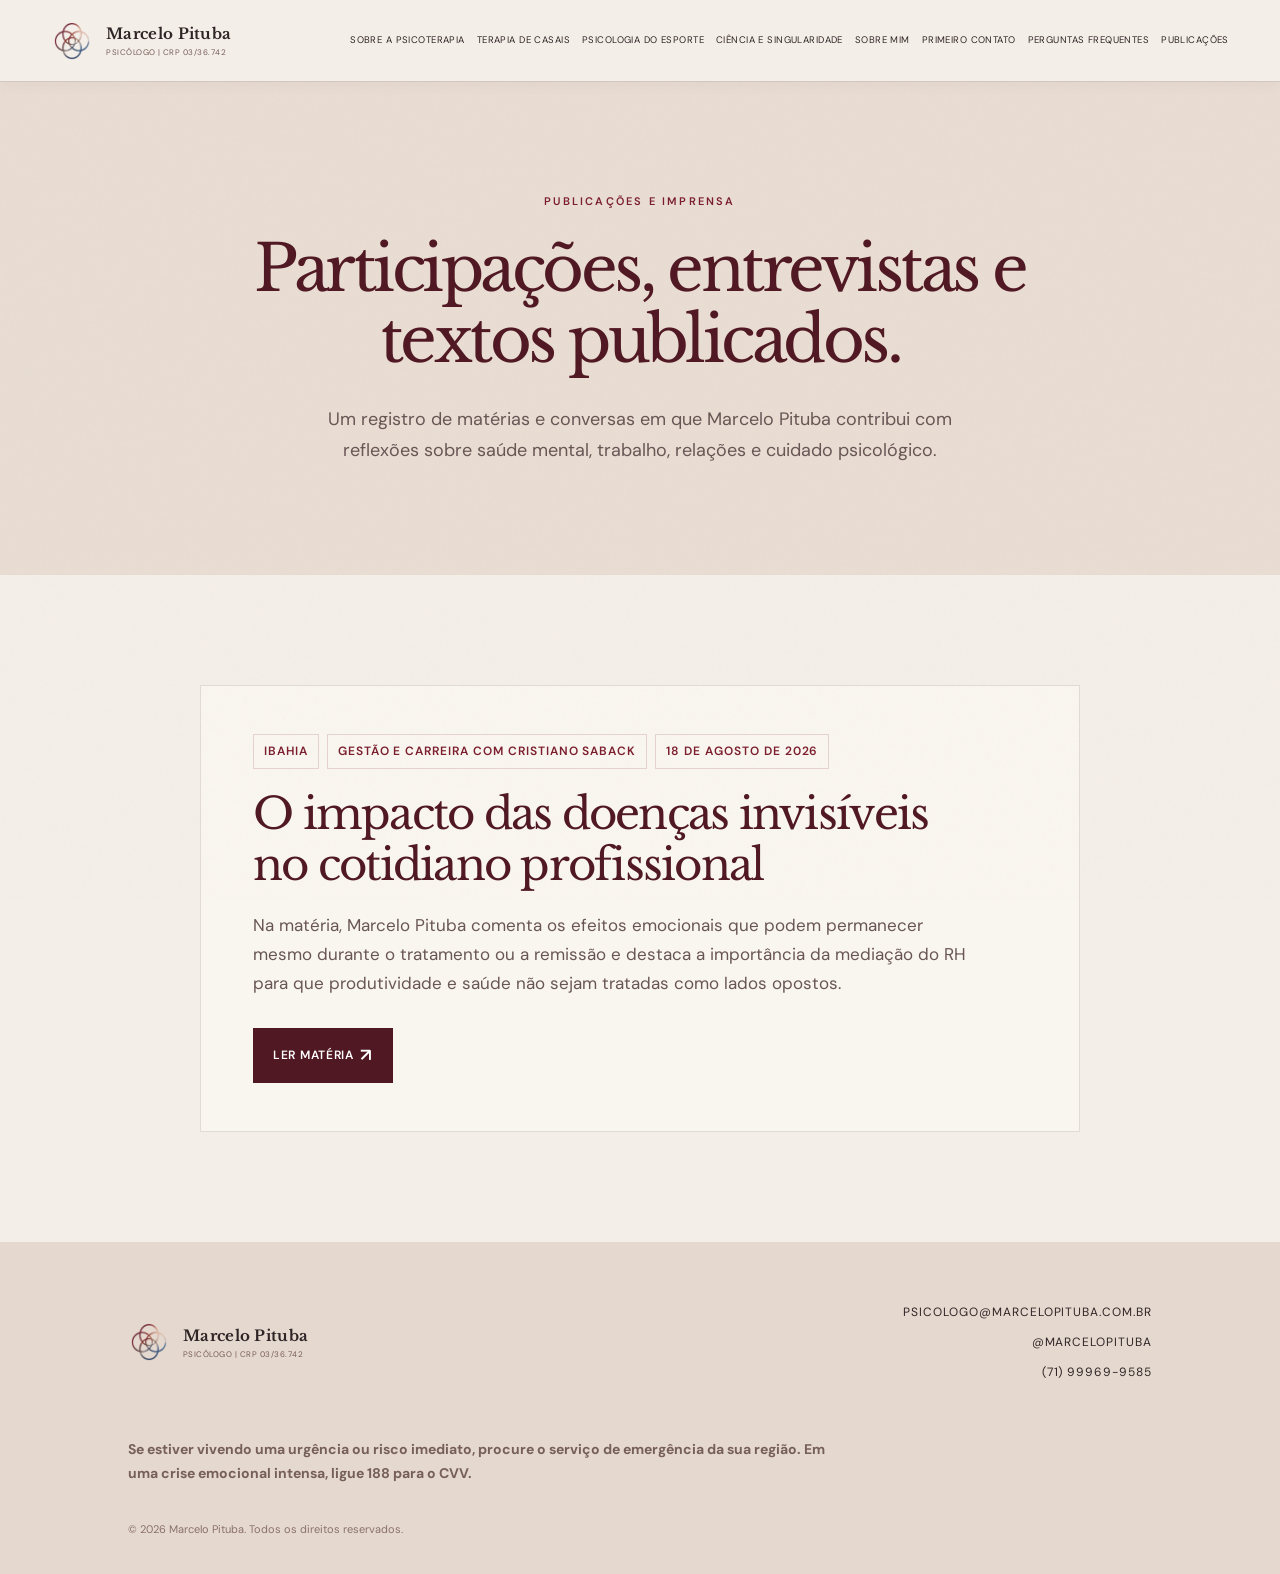
==== publicacoes.html @ df357c1e "Adiciona página de publicações e atualiza email" ====
<!doctype html>
<html lang="pt-BR">
<head>
  <meta charset="utf-8">
  <meta name="viewport" content="width=device-width, initial-scale=1">
  <meta name="theme-color" content="#f4eee8">
  <meta name="author" content="Marcelo Pituba">
  <meta name="description" content="Publicações, entrevistas e participações de Marcelo Pituba na imprensa e em veículos especializados.">
  <meta property="og:type" content="website">
  <meta property="og:title" content="Publicações | Marcelo Pituba">
  <meta property="og:description" content="Publicações, entrevistas e participações de Marcelo Pituba na imprensa.">
  <meta property="og:image" content="https://marcelo-pituba-site.vercel.app/assets/og-image.jpg">
  <meta property="og:image:width" content="1200">
  <meta property="og:image:height" content="630">
  <meta property="og:url" content="https://marcelo-pituba-site.vercel.app/publicacoes.html">
  <meta property="og:locale" content="pt_BR">
  <meta name="twitter:card" content="summary_large_image">
  <link rel="canonical" href="https://marcelo-pituba-site.vercel.app/publicacoes.html">
  <title>Publicações | Marcelo Pituba</title>
  <link rel="icon" href="assets/logo-marcelo-transparente.png" type="image/png">
  <link rel="apple-touch-icon" href="assets/apple-touch-icon.png">
  <link rel="preconnect" href="https://fonts.googleapis.com">
  <link rel="preconnect" href="https://fonts.gstatic.com" crossorigin>
  <link href="https://fonts.googleapis.com/css2?family=DM+Sans:wght@400;500;600&family=Libre+Baskerville:wght@400;700&display=swap" rel="stylesheet">
  <link rel="stylesheet" href="styles.css">
</head>
<body>
  <div class="grain" aria-hidden="true"></div>
  <header class="site-header" id="inicio">
    <a class="brand" href="index.html#inicio" aria-label="Marcelo Pituba, página inicial">
      <span class="brand-mark client-logo" aria-hidden="true"><img src="assets/logo-marcelo-transparente.png" width="2048" height="2048" alt=""></span>
      <span><strong>Marcelo Pituba</strong><small>Psicólogo | CRP 03/36.742</small></span>
    </a>
    <nav class="desktop-nav" aria-label="Navegação principal">
          <a href="index.html#psicoterapia">Sobre a psicoterapia</a>
                <a href="index.html#casais">Terapia de casais</a>
                <a href="index.html#esporte">Psicologia do Esporte</a>
                <a href="index.html#abordagem">Ciência e singularidade</a>
          <a href="index.html#sobre">Sobre mim</a>
          <a href="index.html#contato">Primeiro contato</a>
          <a href="index.html#duvidas">Perguntas frequentes</a>
          <a href="publicacoes.html">Publicações</a>
        </nav>
    <button class="menu-toggle" aria-label="Abrir menu" aria-expanded="false">☰</button>
  </header>
  <div class="mobile-nav" aria-hidden="true">
    <a href="index.html#psicoterapia">Sobre a psicoterapia</a><a href="index.html#casais">Terapia de casais</a><a href="index.html#esporte">Psicologia do Esporte</a><a href="index.html#abordagem">Ciência e singularidade</a><a href="index.html#sobre">Sobre mim</a><a href="index.html#contato">Primeiro contato</a><a href="index.html#duvidas">Perguntas frequentes</a><a href="publicacoes.html">Publicações</a>
  </div>

  <main>
    <section class="publications-hero section-pad">
      <p class="eyebrow">Publicações e imprensa</p>
      <h1>Participações, entrevistas e textos publicados.</h1>
      <p>Um registro de matérias e conversas em que Marcelo Pituba contribui com reflexões sobre saúde mental, trabalho, relações e cuidado psicológico.</p>
    </section>

    <section class="publications-list section-pad">
      <article class="publication-card">
        <p class="publication-meta"><span>iBahia</span><span>Gestão e Carreira com Cristiano Saback</span><span>18 de agosto de 2026</span></p>
        <h2>O impacto das doenças invisíveis no cotidiano profissional</h2>
        <p>Na matéria, Marcelo Pituba comenta os efeitos emocionais que podem permanecer mesmo durante o tratamento ou a remissão e destaca a importância da mediação do RH para que produtividade e saúde não sejam tratadas como lados opostos.</p>
        <a class="button button-dark" href="https://www.ibahia.com/colunistas/gestao-e-carreira-com-cristiano-saback/o-impacto-das-doencas-invisiveis-no-cotidiano-profissional-389629" target="_blank" rel="noreferrer">Ler matéria <span>↗</span></a>
      </article>
    </section>
  </main>
  <a class="whatsapp-float" href="https://wa.me/5571999699585" target="_blank" rel="noreferrer" aria-label="Conversar com Marcelo Pituba pelo WhatsApp">
    <span>WhatsApp</span><img src="assets/whatsapp.svg" width="24" height="24" alt="" aria-hidden="true">
  </a>
  <footer class="site-footer"><div class="brand"><span class="brand-mark client-logo" aria-hidden="true"><img src="assets/logo-marcelo-transparente.png" width="2048" height="2048" alt=""></span><span><strong>Marcelo Pituba</strong><small>Psicólogo | CRP 03/36.742</small></span></div><div class="footer-links"><a href="mailto:psicologo@marcelopituba.com.br">psicologo@marcelopituba.com.br</a><a href="https://www.instagram.com/marcelopituba" target="_blank" rel="noreferrer">@marcelopituba</a><a href="tel:+5571999699585">(71) 99969-9585</a></div><p class="emergency">Se estiver vivendo uma urgência ou risco imediato, procure o serviço de emergência da sua região. Em uma crise emocional intensa, ligue 188 para o CVV.</p><small class="copyright">© 2026 Marcelo Pituba. Todos os direitos reservados.</small></footer>
  <script src="script.js"></script>
</body>
</html>
---- styles.css ----
:root {
  --paper:#f4eee8;
  --paper-deep:#e9ddd3;
  --ink:#2f2526;
  --wine:#7b1e2d;
  --wine-dark:#501823;
  --blue:#1e3a57;
  --gold:#c8a145;
  --line:rgba(82,42,42,.2);
  --serif:'Libre Baskerville',Georgia,serif;
  --sans:'DM Sans',Arial,sans-serif;
}
* {
  box-sizing:border-box;
}
html {
  scroll-behavior:smooth;
}
body {
  margin:0;
  background:var(--paper);
  color:var(--ink);
  font:16px/1.7 var(--sans);
  overflow-x:hidden;
}
.grain {
  position:fixed;
  inset:0;
  z-index:10;
  pointer-events:none;
  opacity:.075;
  background-image:url("data:image/svg+xml,%3Csvg viewBox='0 0 180 180' xmlns='http://www.w3.org/2000/svg'%3E%3Cfilter id='n'%3E%3CfeTurbulence type='fractalNoise' baseFrequency='.9' numOctaves='3' stitchTiles='stitch'/%3E%3C/filter%3E%3Crect width='100%25' height='100%25' filter='url(%23n)' opacity='.22'/%3E%3C/svg%3E");
}
.site-header {
  height:76px;
  display:flex;
  align-items:center;
  justify-content:space-between;
  padding:0 5vw;
  border-bottom:1px solid var(--line);
  position:relative;
  z-index:20;
  background:rgba(244,238,232,.9);
  backdrop-filter:blur(10px);
}
.brand {
  display:flex;
  align-items:center;
  gap:11px;
  color:var(--ink);
  text-decoration:none;
}
.brand-mark {
  width:35px;
  height:35px;
  border:1px solid var(--gold);
  border-radius:50%;
  display:grid;
  place-items:center;
  font:24px/1 var(--serif);
  color:var(--wine);
}
.brand strong,.brand small {
  display:block;
  line-height:1.15;
}
.brand strong {
  font:700 14px var(--serif);
  letter-spacing:.02em;
}
.brand small {
  font-size:9px;
  letter-spacing:.1em;
  text-transform:uppercase;
  color:#765c58;
  margin-top:5px;
  white-space:nowrap;
}
.desktop-nav {
  display:flex;
  gap:30px;
  margin-left:auto;
  margin-right:0;
}
.desktop-nav a,.footer-links a {
  font-size:12px;
  letter-spacing:.08em;
  text-transform:uppercase;
  color:var(--ink);
  text-decoration:none;
}
.desktop-nav a {
  white-space:nowrap;
}
.desktop-nav a:hover,.footer-links a:hover {
  color:var(--wine);
}
.header-contact {
  font-size:13px;
  color:var(--wine);
  text-decoration:none;
  font-weight:600;
  border-bottom:1px solid var(--gold);
  padding-bottom:4px;
}
.header-contact span,.button span {
  font-size:18px;
  margin-left:6px;
}
.menu-toggle,.mobile-nav {
  display:none;
}
.section-pad {
  padding:110px 10vw;
}
.hero {
  min-height:calc(100dvh - 76px);
  display:grid;
  grid-template-columns:1.1fr .9fr;
  align-items:center;
  gap:9vw;
  padding-top:70px;
  padding-bottom:75px;
}
.eyebrow,.section-kicker {
  font-size:11px;
  letter-spacing:.2em;
  text-transform:uppercase;
  color:var(--wine);
  font-weight:600;
  margin:0 0 22px;
}
.hero h1 {
  font:400 clamp(43px,5.3vw,78px)/1.1 var(--serif);
  letter-spacing:-.055em;
  margin:0 0 25px;
  color:var(--wine-dark);
}
h1 em {
  font-style:italic;
  color:var(--blue);
}
.hero-lede {
  max-width:510px;
  font-size:17px;
  line-height:1.65;
  color:#5f4d4b;
  margin:0 0 30px;
}
.button {
  display:inline-flex;
  align-items:center;
  justify-content:center;
  min-height:50px;
  padding:12px 20px;
  text-decoration:none;
  font-size:12px;
  letter-spacing:.06em;
  text-transform:uppercase;
  font-weight:600;
  transition:transform .25s ease,background .25s ease;
}
.button:hover {
  transform:translateY(-2px);
}
.button-dark {
  background:var(--wine-dark);
  color:#fff;
}
.button-dark:hover {
  background:var(--wine);
}
.button-light {
  background:var(--paper);
  color:var(--wine-dark);
}
.intro {
  background:#ede3da;
}
.intro-grid {
  display:grid;
  grid-template-columns:1fr 1fr;
  gap:12vw;
  align-items:start;
}
.intro h2,.moments h2,.couples h2,.approach h2,.garden h2,.about h2,.contact-panel h2,.faq h2,.final-cta h2,.sport h2 {
  font:400 clamp(30px,4vw,55px)/1.18 var(--serif);
  letter-spacing:-.04em;
  color:var(--wine-dark);
  margin:0;
}
.body-copy {
  font-size:17px;
  color:#5f4d4b;
  max-width:520px;
}
.body-copy p {
  margin:0 0 22px;
}
.moments {
  background:var(--paper);
}
.moments-heading {
  max-width:650px;
  margin:0 auto 65px;
  text-align:center;
}
.moments-heading h2 {
  margin-bottom:20px;
}
.moments-heading>p:last-child {
  max-width:520px;
  margin:0 auto;
  color:#685655;
  font-size:17px;
}
.moment-list {
  display:grid;
  grid-template-columns:repeat(2,1fr);
  gap:0;
  border-top:1px solid var(--line);
}
.moment-list article {
  padding:28px 30px 15px 0;
  border-right:1px solid var(--line);
  margin-right:30px;
}
.moment-list article:last-child {
  border:0;
  margin:0;
}
.moment-list article:nth-child(2n) {
  border:0;
  margin-right:0;
}
.moment-list span,.contact-notes span {
  font:12px var(--sans);
  color:var(--gold);
  letter-spacing:.12em;
}
.moment-list h3 {
  font:400 22px/1.3 var(--serif);
  color:var(--wine-dark);
  margin:22px 0 13px;
}
.moment-list p {
  font-size:15px;
  color:#685655;
}
.approach {
  display:grid;
  grid-template-columns:1fr 1fr;
  gap:12vw;
  align-items:center;
  background:var(--blue);
  color:#eee7df;
}
.approach-copy h2 {
  color:#f5ede3;
  margin-bottom:25px;
}
.approach-copy .eyebrow {
  color:#dbc17a;
}
.approach-copy p:not(.eyebrow) {
  max-width:600px;
  color:#d7d5d1;
  margin:0 0 20px;
  font-size:17px;
}
.approach-portrait {
  height:calc(100% - 170px);
  min-height:520px;
  align-self:start;
  margin:0;
  overflow:hidden;
  border:1px solid rgba(235,215,170,.34);
}
.approach-portrait img {
  display:block;
  width:100%;
  height:100%;
  object-fit:cover;
  object-position:center top;
}
.garden {
  display:grid;
  grid-template-columns:1fr 1fr;
  gap:12vw;
  align-items:center;
  background:var(--paper-deep);
}
.garden-art {
  order:1;
}
.garden-copy {
  order:2;
}
.garden-copy {
  max-width:580px;
}
.garden-copy h2 {
  margin-bottom:26px;
}
.garden-copy p:not(.eyebrow) {
  color:#685655;
  margin:0 0 20px;
  font-size:17px;
}
.garden-art {
  height:430px;
  position:relative;
  background:#e0d1c6 url('assets/garden-art.png') center/cover no-repeat;
  overflow:hidden;
}
.garden-art p {
  position:absolute;
  left:28px;
  bottom:28px;
  margin:0;
  padding:14px 18px;
  background:rgba(244,238,232,.93);
  color:var(--wine-dark);
  font:italic 22px var(--serif);
    line-height:1.15;
    border:1px solid rgba(200,161,69,.45);
}
.about-body {
  display:grid;
  grid-template-columns:1fr 1fr;
  gap:12vw;
  align-items:center;
}
.about-portrait {
  margin:0;
  position:relative;
  align-self:start;
  height:calc(100% - 170px);
  min-height:520px;
  overflow:hidden;
}
.about-portrait img {
  display:block;
  width:100%;
  height:100%;
  object-fit:cover;
  object-position:center top;
  filter:saturate(.9) contrast(1.02);
}
.about-content {
  max-width:640px;
}
.about-content h2 {
  margin:0 0 27px;
  max-width:560px;
}
.about-content>p:not(.eyebrow) {
  margin:0 0 20px;
  font-size:17px;
  color:#655352;
}
.about-content .dropcap-first::first-letter {
  float:left;
  font:400 66px/.82 var(--serif);
  color:var(--wine);
  margin:8px 12px 0 0;
}
.hero-services {
  font-size:16px;
  font-weight:700;
  letter-spacing:.03em;
  color:var(--wine-dark);
  margin:0 0 10px;
}
.hero-note {
  max-width:520px;
  font-size:12px;
  line-height:1.55;
  color:#6d504c;
  margin:0 0 8px;
  font-style:italic;
  font-family:var(--serif);
}
.formation {
  border-top:0;
  margin:76px auto 0;
  padding-top:0;
  max-width:920px;
  text-align:center;
}
.formation h3 {
  font:400 clamp(30px,3.2vw,42px)/1.18 var(--serif);
  letter-spacing:-.035em;
  color:var(--wine-dark);
  margin:0 0 34px;
}
.formation ul {
  display:grid;
  grid-template-columns:repeat(2,minmax(0,1fr));
  gap:16px 22px;
  list-style:none;
  padding:0;
  margin:0 auto;
  text-align:left;
}
.formation li {
  min-height:92px;
  display:flex;
  align-items:flex-start;
  font-size:16px;
  line-height:1.5;
  color:#5f4d4b;
  padding:22px 24px 22px 42px;
  position:relative;
  border:1px solid rgba(109,80,76,.16);
  background:rgba(255,252,247,.42);
}
.formation li::before {
  content:"";
  position:absolute;
  left:22px;
  top:30px;
  width:7px;
  height:7px;
  border-radius:50%;
  background:var(--gold);
}
.first-contact {
  background:var(--wine-dark);
  color:#f4ece4;
  padding-top:90px;
  padding-bottom:75px;
}
.first-contact .eyebrow {
  color:#dfc274;
  margin-bottom:36px;
}
.first-contact-grid {
  display:grid;
  grid-template-columns:1fr 1fr;
  gap:12vw;
  align-items:start;
}
.first-contact > .button {
  margin-top:32px;
}
.contact-panel h2 {
  color:#f6ece2;
  margin-bottom:23px;
}
.contact-panel>p:not(.eyebrow) {
  color:#e2d5cf;
  max-width:500px;
  margin-bottom:29px;
  font-size:17px;
}
.contact-notes {
  border-left:1px solid rgba(245,223,180,.35);
  padding-left:42px;
}
.contact-notes>div {
  padding:0 0 25px;
  margin:0 0 25px;
  border-bottom:1px solid rgba(245,223,180,.25);
}
.contact-notes>div:last-child {
  border:0;
}
.contact-notes h3 {
  font:400 22px var(--serif);
  color:#f4e6d6;
  margin:7px 0;
}
.contact-notes p {
  font-size:15px;
  color:#d8cac1;
  margin:0;
  max-width:400px;
}
.faq {
  display:flex;
  flex-direction:column;
  align-items:center;
  background:#ede3da;
}
.faq-heading {
  text-align:center;
  max-width:650px;
  margin-bottom:52px;
}
.faq-heading h2 {
  margin-bottom:20px;
}
.faq-heading>p:last-child {
  color:#685655;
  font-size:17px;
}
.faq-list {
  width:100%;
  max-width:760px;
}
.faq-list details {
  border-top:1px solid var(--line);
  padding:18px 0;
}
.faq-list details:last-child {
  border-bottom:1px solid var(--line);
}
summary {
  list-style:none;
  cursor:pointer;
  font:400 22px var(--serif);
  color:var(--wine-dark);
  display:flex;
  justify-content:space-between;
  gap:20px;
}
summary::-webkit-details-marker {
  display:none;
}
summary:after {
  content:'+';
  color:var(--gold);
  font:25px var(--sans);
  display:inline-block;
  transition:transform .35s cubic-bezier(.16,1,.3,1);
}
details[open] summary:after {
  transform:rotate(45deg);
}
details p {
  max-width:680px;
  color:#685655;
  font-size:15px;
  margin:13px 35px 2px 0;
}
.publications-hero {
  min-height:420px;
  display:flex;
  flex-direction:column;
  justify-content:center;
  align-items:center;
  text-align:center;
  background:var(--paper-deep);
}
.publications-hero h1 {
  max-width:820px;
  margin:0;
  font:400 clamp(38px,5vw,68px)/1.12 var(--serif);
  letter-spacing:-.055em;
  color:var(--wine-dark);
}
.publications-hero>p:not(.eyebrow) {
  max-width:680px;
  margin:28px auto 0;
  color:#685655;
  font-size:18px;
}
.publications-list {
  background:var(--paper);
  display:flex;
  justify-content:center;
}
.publication-card {
  width:100%;
  max-width:880px;
  padding:48px 52px;
  border:1px solid rgba(109,80,76,.16);
  background:rgba(255,252,247,.46);
}
.publication-meta {
  display:flex;
  flex-wrap:wrap;
  gap:8px;
  margin:0 0 20px;
  color:var(--wine);
  font-size:12px;
  font-weight:600;
  letter-spacing:.08em;
  text-transform:uppercase;
}
.publication-meta span {
  padding:6px 10px;
  border:1px solid rgba(123,30,45,.16);
}
.publication-card h2 {
  max-width:720px;
  margin:0 0 20px;
  font:400 clamp(28px,3.4vw,44px)/1.18 var(--serif);
  letter-spacing:-.04em;
  color:var(--wine-dark);
}
.publication-card>p:not(.publication-meta) {
  max-width:720px;
  margin:0 0 30px;
  color:#685655;
  font-size:17px;
}
.final-cta {
  text-align:center;
  display:flex;
  align-items:center;
  flex-direction:column;
  background:var(--paper);
}
.final-ornament {
  width:70px;
  height:70px;
  border:1px solid var(--gold);
  border-radius:50%;
  display:grid;
  place-items:center;
  color:var(--wine);
  font:42px var(--serif);
  margin-bottom:30px;
}
.final-cta h2 {
  max-width:730px;
}
.final-cta>p:not(.eyebrow) {
  max-width:540px;
  color:#685655;
  margin:25px 0 30px;
  font-size:17px;
}
.site-footer {
  background:#e5d8cf;
  padding:60px 10vw 35px;
  display:grid;
  grid-template-columns:1fr 1fr;
  gap:35px;
  position:relative;
}
.footer-links {
  display:flex;
  flex-direction:column;
  gap:10px;
  align-items:flex-end;
}
.emergency {
  grid-column:1/-1;
  font-size:14px;
  font-weight:700;
  color:#765f5a;
  max-width:700px;
  margin:20px 0 0;
}
.copyright {
  grid-column:1/-1;
  color:#8a716c;
  font-size:11px;
}
.whatsapp-float {
  position:fixed;
  right:24px;
  bottom:22px;
  z-index:30;
  display:inline-flex;
  align-items:center;
  gap:12px;
  min-height:52px;
  padding:12px 16px 12px 19px;
  background:var(--wine-dark);
  color:#f8efe5;
  border:1px solid rgba(214,174,92,.8);
  box-shadow:0 14px 34px rgba(64,21,31,.28);
  text-decoration:none;
  font-size:11px;
  font-weight:600;
  letter-spacing:.09em;
  text-transform:uppercase;
  transition:transform .25s ease,background .25s ease;
}
.whatsapp-float:hover {
  background:var(--wine);
  transform:translateY(-3px);
}
.whatsapp-float:focus-visible {
  outline:3px solid var(--gold);
  outline-offset:3px;
}
.reveal {
  animation:rise .8s both;
}
.delay-1 {
  animation-delay:.15s;
}
@keyframes rise {
  from {
    opacity:0;
    transform:translateY(18px);
  }
  to {
    opacity:1;
    transform:none;
  }
}
@media (prefers-reduced-motion:reduce) {
  html {
    scroll-behavior:auto;
  }
  .reveal {
    animation:none;
  }
  .button {
    transition:none;
  }
  summary:after {
    transition:none;
  }
}
@media (max-width:800px) {
  .site-header {
    height:68px;
    padding:0 6vw;
  }
  .desktop-nav,.header-contact {
    display:none;
  }
  .menu-toggle {
    display:block;
    background:none;
    border:0;
    color:var(--wine);
    font-size:22px;
    cursor:pointer;
  }
  .mobile-nav {
    display:flex;
    position:fixed;
    top:68px;
    left:0;
    right:0;
    z-index:19;
    background:var(--paper);
    padding:18px 7vw;
    flex-direction:column;
    gap:13px;
    transform:translateY(-150%);
    transition:transform .3s ease;
    border-bottom:1px solid var(--line);
  }
  .mobile-nav.open {
    transform:none;
  }
  .mobile-nav a {
    color:var(--wine-dark);
    text-decoration:none;
    font:16px var(--serif);
  }
  .section-pad {
    padding:75px 7vw;
  }
  .hero,.intro-grid,.approach,.garden,.about,.first-contact-grid {
        grid-template-columns:1fr;
        gap:48px;
      }
  .hero {
    padding-top:55px;
  }
  .hero h1 {
    font-size:clamp(42px,12vw,62px);
  }
  .intro-grid {
    gap:20px;
  }
  .moment-list {
    grid-template-columns:1fr;
  }
  .moment-list article {
    border-right:0;
    border-bottom:1px solid var(--line);
    margin:0;
    padding-right:0;
    padding-bottom:25px;
    margin-bottom:25px;
  }
  .approach-portrait {
    height:300px;
    order:2;
  }
  .approach-copy {
    order:1;
  }
  .garden-art {
    height:350px;
    order:2;
  }
  .garden-copy {
    order:1;
  }
  .about {
    gap:35px;
  }
  .about-body {
    grid-template-columns:1fr;
    gap:35px;
  }
  .about-portrait {
    max-width:380px;
    min-height:480px;
    height:auto;
  }
  .about-portrait img {
    height:auto;
    aspect-ratio:2/3;
  }
  .formation {
    margin-top:56px;
  }
  .formation ul {
    grid-template-columns:1fr;
  }
  .formation li {
    min-height:0;
  }
  .first-contact-grid {
      gap:40px;
    }
  .contact-notes {
    border-left:0;
    border-top:1px solid rgba(245,223,180,.35);
    padding:36px 0 0;
  }
  .faq-heading {
      margin-bottom:40px;
    }
  .site-footer {
    grid-template-columns:1fr;
    padding:48px 7vw 28px;
  }
  .footer-links {
    align-items:flex-start;
  }
  .whatsapp-float {
    right:14px;
    bottom:max(14px,env(safe-area-inset-bottom));
    min-height:48px;
    padding:9px 10px 9px 14px;
    gap:9px;
  }
  .whatsapp-float b {
    width:26px;
    height:26px;
  }
  .emergency,.copyright {
    grid-column:auto;
  }
}
@media (max-width:1100px) and (min-width:801px) {
  .site-header {
    height:76px;
    padding:0 5vw;
  }
  .desktop-nav,.header-contact {
    display:none;
  }
  .menu-toggle {
    display:block;
    background:none;
    border:0;
    color:var(--wine);
    font-size:22px;
    cursor:pointer;
  }
  .mobile-nav {
    display:flex;
    position:fixed;
    top:76px;
    left:0;
    right:0;
    z-index:19;
    background:var(--paper);
    padding:18px 7vw;
    flex-direction:column;
    gap:13px;
    transform:translateY(-150%);
    transition:transform .3s ease;
    border-bottom:1px solid var(--line);
  }
  .mobile-nav.open {
    transform:none;
  }
  .mobile-nav a {
    color:var(--wine-dark);
    text-decoration:none;
    font:16px var(--serif);
  }
}
.brand-mark {
  border:0;
  border-radius:0;
  background:none;
  overflow:hidden;
  display:grid;
  place-items:center;
}
.brand-mark img {
  display:block;
  width:100%;
  height:100%;
  object-fit:contain;
}
.hero {
  display:block;
  position:relative;
  min-height:calc(100dvh - 76px);
  padding-top:70px;
  padding-bottom:75px;
  background:#f4eee8 url('assets/marcelo-hero.jpg') center/cover no-repeat;
}
.hero-cutout {
  display:none;
}
.hero-copy {
  max-width:min(52%,590px);
  margin-left:0;
}
.hero h1 {
  font-size:clamp(43px,5vw,74px);
}
.hero-lede {
  max-width:500px;
}
.final-ornament {
  border:0;
  border-radius:0;
  background:none;
  overflow:hidden;
}
.final-ornament img {
  width:100%;
  height:100%;
  object-fit:contain;
  display:block;
}
@media (max-width:800px) {
  .hero {
    min-height:650px;
    padding-top:65px;
    padding-bottom:55px;
    background-image:linear-gradient(90deg,rgba(244,238,232,.93),rgba(244,238,232,.72)),url('assets/marcelo-hero.jpg');
    background-position:center;
    background-size:cover;
  }
  .hero-copy {
    max-width:100%;
    margin-left:0;
  }
  .hero h1 {
    font-size:clamp(42px,12vw,62px);
  }
  .brand-mark {
    width:35px;
    height:35px;
  }
  .final-ornament {
    width:70px;
    height:70px;
  }
}
.whatsapp-cta {
  display:inline-flex;
  align-items:center;
  justify-content:space-between;
  gap:24px;
  min-width:230px;
  min-height:54px;
  padding:12px 16px 12px 20px;
  background:var(--wine-dark);
  border:1px solid rgba(214,174,92,.82);
  box-shadow:0 12px 24px rgba(64,21,31,.2);
  color:#f8efe5;
  font-size:12px;
  font-weight:600;
  letter-spacing:.12em;
  text-decoration:none;
  text-transform:uppercase;
  transition:transform .28s ease,background .28s ease,box-shadow .28s ease;
}
.whatsapp-cta img,.whatsapp-float img {
  width:23px;
  height:23px;
  filter:brightness(0) invert(1);
}
.whatsapp-cta:hover {
  background:var(--wine);
  box-shadow:0 16px 28px rgba(64,21,31,.28);
  transform:translateY(-2px);
}
.whatsapp-cta:active {
  transform:translateY(0);
}
.whatsapp-cta:focus-visible {
  outline:3px solid var(--gold);
  outline-offset:3px;
}
.hero-whatsapp {
  margin-top:8px;
}
.whatsapp-float {
  opacity:0;
  visibility:hidden;
  pointer-events:none;
  transform:translateY(14px);
  transition:opacity .38s cubic-bezier(.16,1,.3,1),transform .38s cubic-bezier(.16,1,.3,1),visibility 0s linear .38s;
}
.whatsapp-float.is-visible {
  opacity:1;
  visibility:visible;
  pointer-events:auto;
  transform:none;
  transition-delay:0s;
}
@media (max-width:800px) {
  .hero-whatsapp {
    min-width:210px;
  }
  .whatsapp-float {
    right:14px;
    bottom:max(14px,env(safe-area-inset-bottom));
    min-height:48px;
    padding:9px 13px 9px 15px;
    min-width:0;
    gap:13px;
  }
  .whatsapp-float img {
    width:21px;
    height:21px;
  }
}
@media (prefers-reduced-motion:reduce) {
  .whatsapp-cta,.whatsapp-float {
    transition:none;
  }
}
/* Refinos do hero: a arte aprovada permanece sem filtros ou camadas extras. */
@media (min-width:1101px) {
  .site-header {
    height:82px;
    padding-inline:5.5vw;
  }
  .brand {
    gap:13px;
  }
  .brand-mark {
    width:42px;
    height:42px;
  }
  .brand strong {
    font-size:15px;
  }
  .brand small {
    font-size:10px;
  }
  .desktop-nav {
    gap:26px;
  }
  .desktop-nav a {
    font-size:11px;
    letter-spacing:.075em;
  }
  .hero {
      min-height:calc(100dvh - 82px);
            display:flex;
            align-items:center;
            padding-top:36px;
            padding-bottom:40px;
            background-position:center;
          }
          .hero-copy {
            max-width:560px;
            margin-left:0;
          }
          .hero h1 {
            font-size:clamp(40px,4.2vw,62px);
            line-height:1.05;
            margin-bottom:22px;
          }
          .hero-lede {
            max-width:460px;
            font-size:15px;
            line-height:1.55;
            margin-bottom:20px;
          }
    .hero-whatsapp {
        min-width:260px;
        min-height:56px;
        padding:12px 16px 12px 20px;
        margin-top:2px;
      }
      .hero-cutout {
                          display:block;
                          position:absolute;
                          left:56vw;
                          top:50%;
                          transform:translateY(-50%);
                          height:min(80vh,640px);
                          width:auto;
                          pointer-events:none;
                          z-index:1;
                        }
  .hero-whatsapp span {
    font-size:14px;
    letter-spacing:.15em;
  }
  .hero-whatsapp img {
      width:28px;
      height:28px;
    }
  }
  /* Escala de exibição alta (150%): compacta o header em larguras intermediárias. */
@media (min-width:1101px) and (max-width:1450px) {
  .site-header {
    padding-inline:4vw;
  }
  .brand small {
    font-size:8px;
    letter-spacing:.06em;
  }
  .desktop-nav {
    gap:12px;
  }
  .desktop-nav a {
    font-size:9.5px;
    letter-spacing:.045em;
  }
}
/* Escala de exibição alta (150%+): compacta o hero em viewports baixos. */
  @media (min-width:1101px) and (max-height:780px) {
    .hero {
      padding-top:26px;
      padding-bottom:30px;
    }
    .hero h1 {
      font-size:clamp(36px,3.8vw,54px);
      margin-bottom:18px;
    }
    .hero-services {
      font-size:14px;
      margin-bottom:8px;
    }
    .hero-lede {
      font-size:14px;
      line-height:1.5;
      margin-bottom:16px;
    }
    .hero-note {
      font-size:11px;
      line-height:1.5;
      margin-bottom:6px;
    }
    .hero-cutout {
      height:min(74vh,500px);
    }
  }
  @media (max-width:1100px) and (min-width:801px) {
  .hero-copy {
    margin-left:0;
    max-width:500px;
  }
  .hero h1 {
    font-size:clamp(48px,5.8vw,62px);
  }
  .hero-whatsapp {
    min-width:245px;
    min-height:57px;
  }
}
@media (max-width:800px) {
  .hero-whatsapp {
    min-height:56px;
    margin-top:4px;
  }
  .publications-hero {
    min-height:auto;
    align-items:flex-start;
    text-align:left;
  }
  .publications-hero h1 {
    font-size:clamp(34px,10vw,52px);
  }
  .publication-card {
    padding:32px 24px;
  }
}
/* Escala de exibição alta (150%+): compacta o layout inteiro em viewports baixos. */
@media (min-width:801px) and (max-height:820px) {
  .section-pad {
    padding:70px 10vw;
  }
  .intro h2,.moments h2,.couples h2,.approach h2,.garden h2,.about h2,.contact-panel h2,.faq h2,.final-cta h2,.sport h2 {
    font-size:clamp(26px,3.4vw,44px);
  }
  .moments-heading {
    margin-bottom:40px;
  }
  .moment-list article {
    padding:22px 26px 12px 0;
  }
  .approach h2 {
    font-size:clamp(24px,3vw,38px);
  }
  .approach-copy p:not(.eyebrow) {
    font-size:15px;
    line-height:1.58;
    margin-bottom:16px;
  }
  .approach-portrait {
    height:calc(100% - 170px);
    min-height:540px;
  }
  .garden-art {
    height:350px;
  }
  .about-portrait {
    height:calc(100% - 170px);
    min-height:620px;
  }
  .body-copy {
    font-size:16px;
  }
  .faq-list details {
    padding:14px 0;
  }
  .contact-notes>div {
    padding:0 0 18px;
    margin:0 0 18px;
  }
}
@media (min-width:801px) and (max-height:680px) {
  .section-pad {
    padding:48px 10vw;
  }
  .moments-heading {
    margin-bottom:28px;
  }
  .approach-portrait {
    height:calc(100% - 150px);
    min-height:480px;
  }
  .about-portrait {
    height:calc(100% - 150px);
    min-height:520px;
  }
  .garden-art {
    height:290px;
  }
  .moment-list article {
    padding:16px 20px 10px 0;
  }
}
/* Cabeçalho persistente: mantém a mesma posição visual inicial e protege âncoras. */
body {
  padding-top:76px;
}
.site-header {
  position:fixed;
  inset:0 0 auto;
  width:100%;
  box-shadow:0 3px 14px rgba(82,42,42,.05);
}
section[id] {
  scroll-margin-top:94px;
}
@media (min-width:1101px) {
  body {
    padding-top:82px;
  }
}
@media (max-width:800px) {
  body {
    padding-top:68px;
  }
  section[id] {
    scroll-margin-top:82px;
  }
}
/* A marca tem traços finos nas bordas: nunca recortar o desenho em tamanhos reduzidos. */
.brand-mark,.final-ornament {
  overflow:visible;
  padding:2px;
}
.brand-mark img,.final-ornament img {
  width:100%;
  height:100%;
  object-fit:contain;
  object-position:center;
}
/* Nova marca fornecida pelo cliente: o arquivo permanece íntegro; só o espaço vazio é enquadrado na interface. */
.client-logo {
  overflow:hidden;
  padding:0;
  background:transparent;
}
.client-logo img {
  transform:scale(1.45);
  transform-origin:center;
}
.couples {
  background:#e9ddd3;
}
.couples h2 {
  color:var(--wine-dark);
  margin:0;
}
.hero-credential {
  display:flex;
  align-items:center;
  gap:9px;
  margin:-9px 0 24px;
  color:#6d504c;
  font-size:11px;
  font-weight:600;
  letter-spacing:.1em;
  line-height:1.35;
  text-transform:uppercase;
}
.hero-credential::before {
  content:"";
  width:20px;
  height:1px;
  background:var(--gold);
  flex:none;
}
@media (max-width:800px) {
  .hero-credential {
    margin:-7px 0 22px;
    font-size:10px;
    letter-spacing:.085em;
  }
  .hero-credential::before {
    width:16px;
      }
    }
    /* Regra de composição: toda grade de duas colunas compartilha a mesma linha de início. */
    .intro-grid,.approach,.garden,.about,.about-body,.first-contact {
      align-items:start;
    }
    .approach {
      align-items:stretch;
    }
    .approach-copy {
      min-height:400px;
    }
.garden-copy {
  min-height:430px;
}
@media (max-width:800px) {
  .approach-copy,.garden-copy {
    min-height:0;
  }
}
/* Revelação única e discreta: guia a leitura sem criar movimento contínuo. */
@media (prefers-reduced-motion:no-preference) {
  .js-motion .section-pad:not(.hero) {
    opacity:0;
    transform:translateY(16px);
    transition:opacity .65s cubic-bezier(.16,1,.3,1),transform .65s cubic-bezier(.16,1,.3,1);
  }
  .js-motion .section-pad:not(.hero).visible {
    opacity:1;
    transform:none;
  }
}
/* Acessibilidade: foco visível em qualquer elemento interativo. */
a:focus-visible,summary:focus-visible,button:focus-visible {
  outline:3px solid var(--gold);
  outline-offset:3px;
  border-radius:2px;
}
::selection {
  background:var(--wine-dark);
  color:#f8efe5;
}
/* Transparência reduzida: header com fundo sólido, sem blur. */
@media (prefers-reduced-transparency:reduce) {
  .site-header {
    background:var(--paper);
    backdrop-filter:none;
  }
}
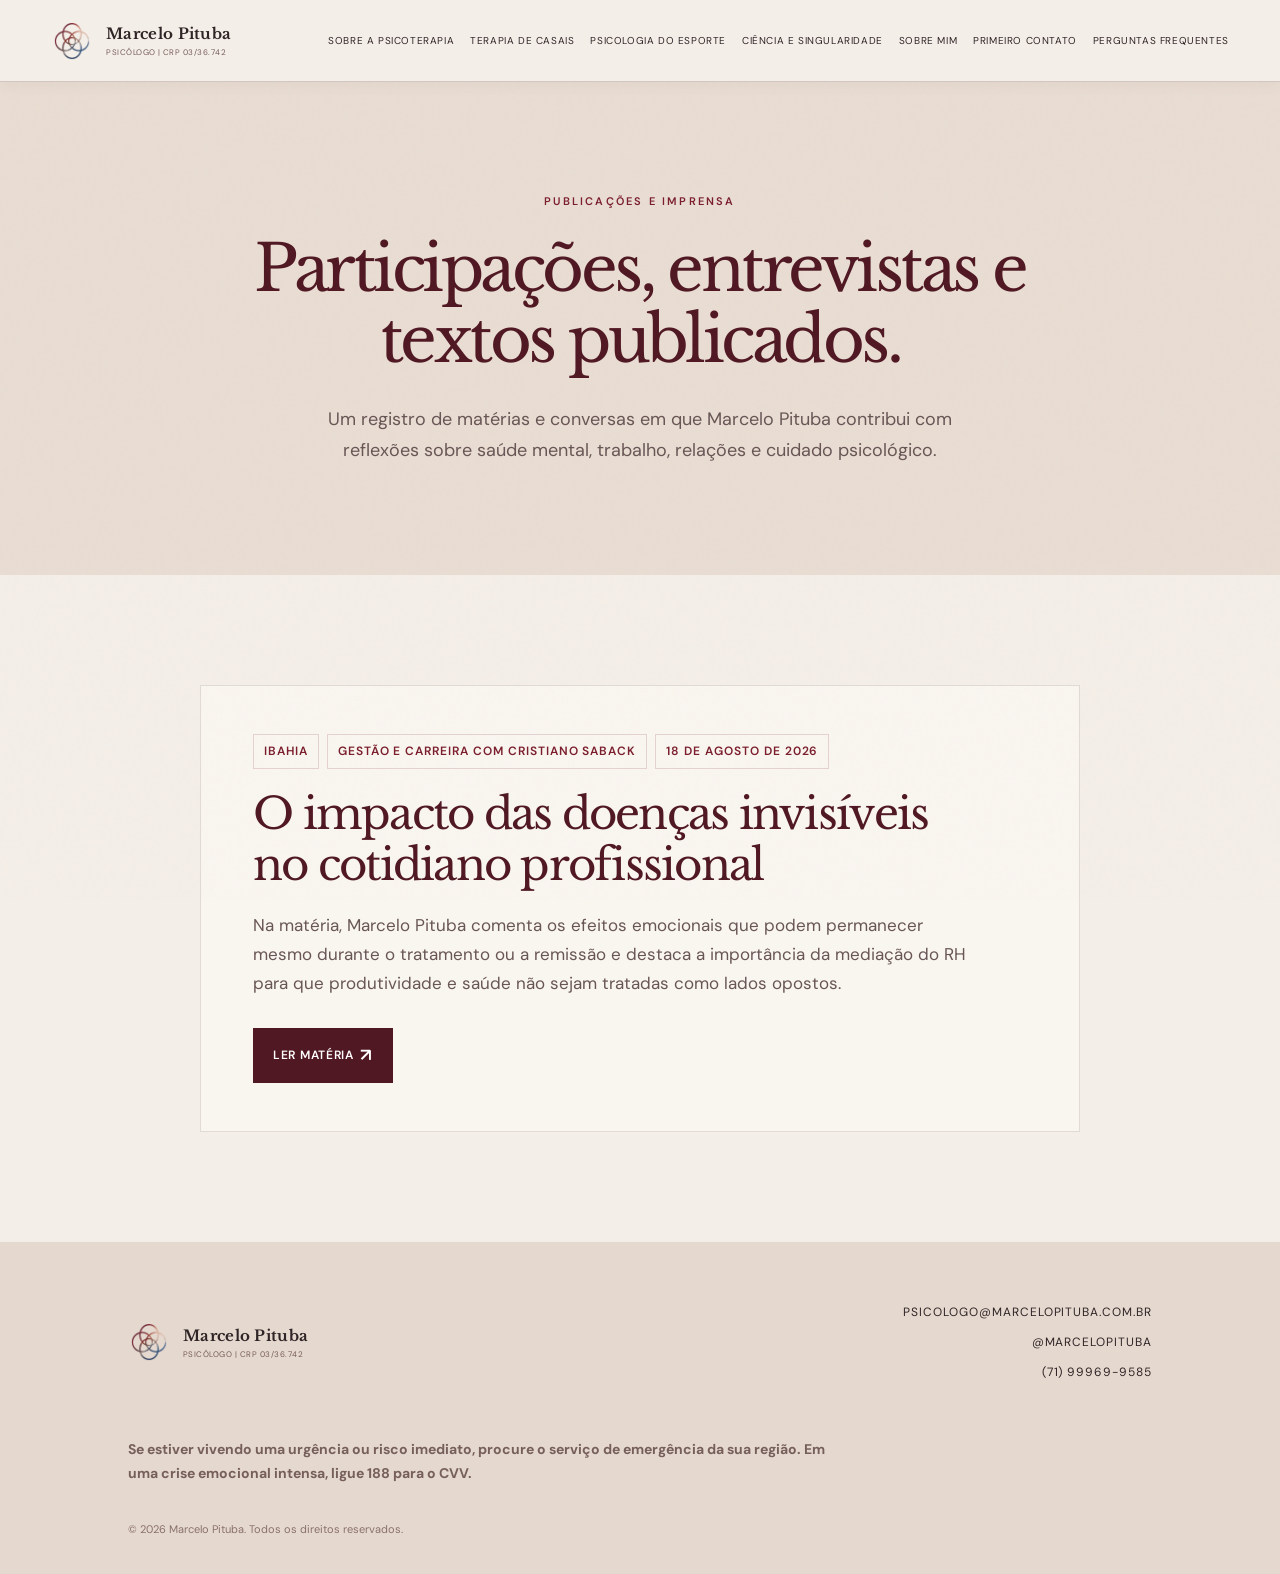
==== commit c8f1f16c: "Move publicações do menu para o hero" ====
--- a/publicacoes.html
+++ b/publicacoes.html
@@ -39,12 +39,11 @@
           <a href="index.html#sobre">Sobre mim</a>
           <a href="index.html#contato">Primeiro contato</a>
           <a href="index.html#duvidas">Perguntas frequentes</a>
-          <a href="publicacoes.html">Publicações</a>
         </nav>
     <button class="menu-toggle" aria-label="Abrir menu" aria-expanded="false">☰</button>
   </header>
   <div class="mobile-nav" aria-hidden="true">
-    <a href="index.html#psicoterapia">Sobre a psicoterapia</a><a href="index.html#casais">Terapia de casais</a><a href="index.html#esporte">Psicologia do Esporte</a><a href="index.html#abordagem">Ciência e singularidade</a><a href="index.html#sobre">Sobre mim</a><a href="index.html#contato">Primeiro contato</a><a href="index.html#duvidas">Perguntas frequentes</a><a href="publicacoes.html">Publicações</a>
+    <a href="index.html#psicoterapia">Sobre a psicoterapia</a><a href="index.html#casais">Terapia de casais</a><a href="index.html#esporte">Psicologia do Esporte</a><a href="index.html#abordagem">Ciência e singularidade</a><a href="index.html#sobre">Sobre mim</a><a href="index.html#contato">Primeiro contato</a><a href="index.html#duvidas">Perguntas frequentes</a>
   </div>
 
   <main>
--- a/styles.css
+++ b/styles.css
@@ -959,6 +959,37 @@
     height:70px;
   }
 }
+.hero-actions {
+  display:flex;
+  align-items:center;
+  gap:14px;
+  flex-wrap:wrap;
+}
+.hero-publications {
+  display:inline-flex;
+  align-items:center;
+  justify-content:center;
+  min-height:52px;
+  padding:12px 18px;
+  border:1px solid rgba(80,24,35,.32);
+  color:var(--wine-dark);
+  background:rgba(244,238,232,.58);
+  text-decoration:none;
+  font-size:11px;
+  font-weight:600;
+  letter-spacing:.08em;
+  text-transform:uppercase;
+  transition:transform .25s ease,background .25s ease,border-color .25s ease;
+}
+.hero-publications span {
+  margin-left:6px;
+  font-size:16px;
+}
+.hero-publications:hover {
+  transform:translateY(-2px);
+  border-color:rgba(80,24,35,.52);
+  background:rgba(255,252,247,.72);
+}
 .whatsapp-cta {
   display:inline-flex;
   align-items:center;
@@ -1015,6 +1046,18 @@
 @media (max-width:800px) {
   .hero-whatsapp {
     min-width:210px;
+  }
+  .hero-actions {
+    gap:10px;
+  }
+  .hero-actions .hero-whatsapp {
+    min-width:0;
+    width:auto;
+    flex:0 0 auto;
+  }
+  .hero-actions .hero-publications {
+    min-height:50px;
+    padding-inline:14px;
   }
   .whatsapp-float {
     right:14px;
@@ -1119,11 +1162,11 @@
     letter-spacing:.06em;
   }
   .desktop-nav {
-    gap:12px;
+    gap:16px;
   }
   .desktop-nav a {
-    font-size:9.5px;
-    letter-spacing:.045em;
+    font-size:10px;
+    letter-spacing:.06em;
   }
 }
 /* Escala de exibição alta (150%+): compacta o hero em viewports baixos. */
